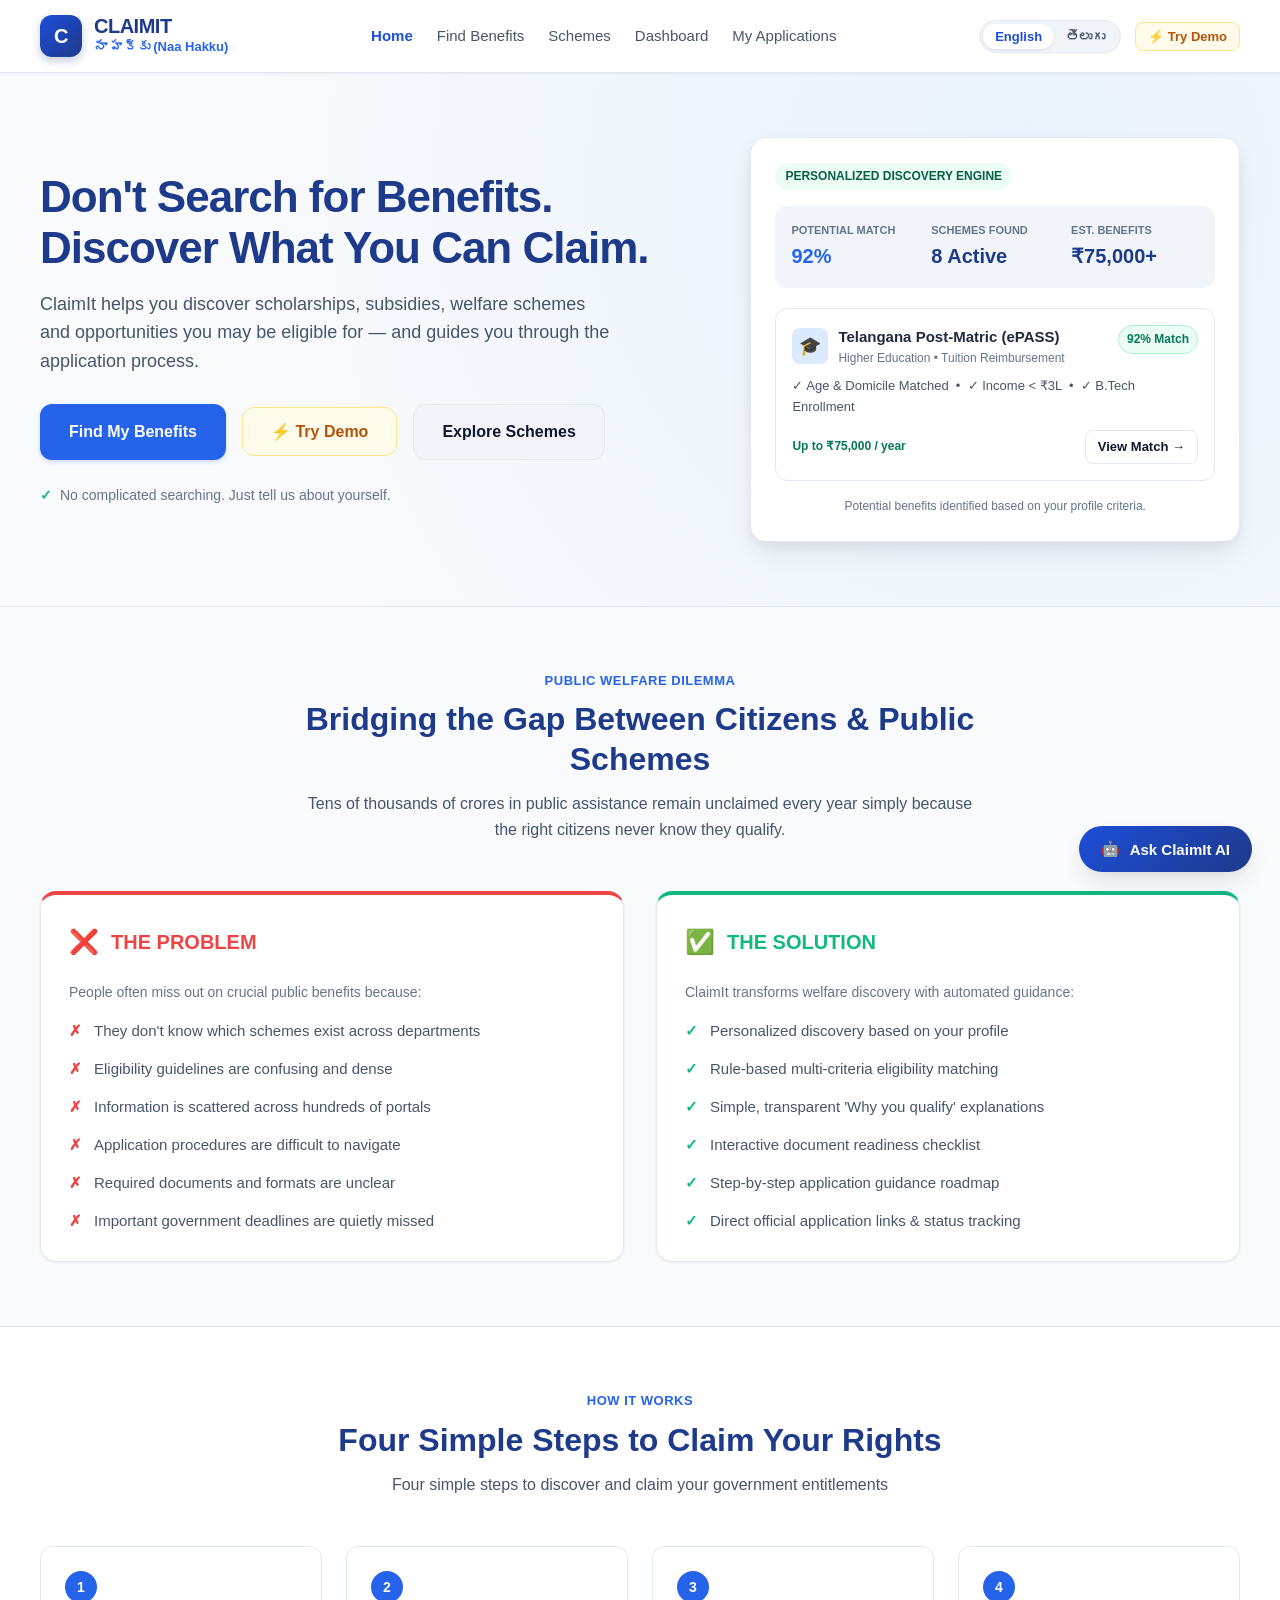
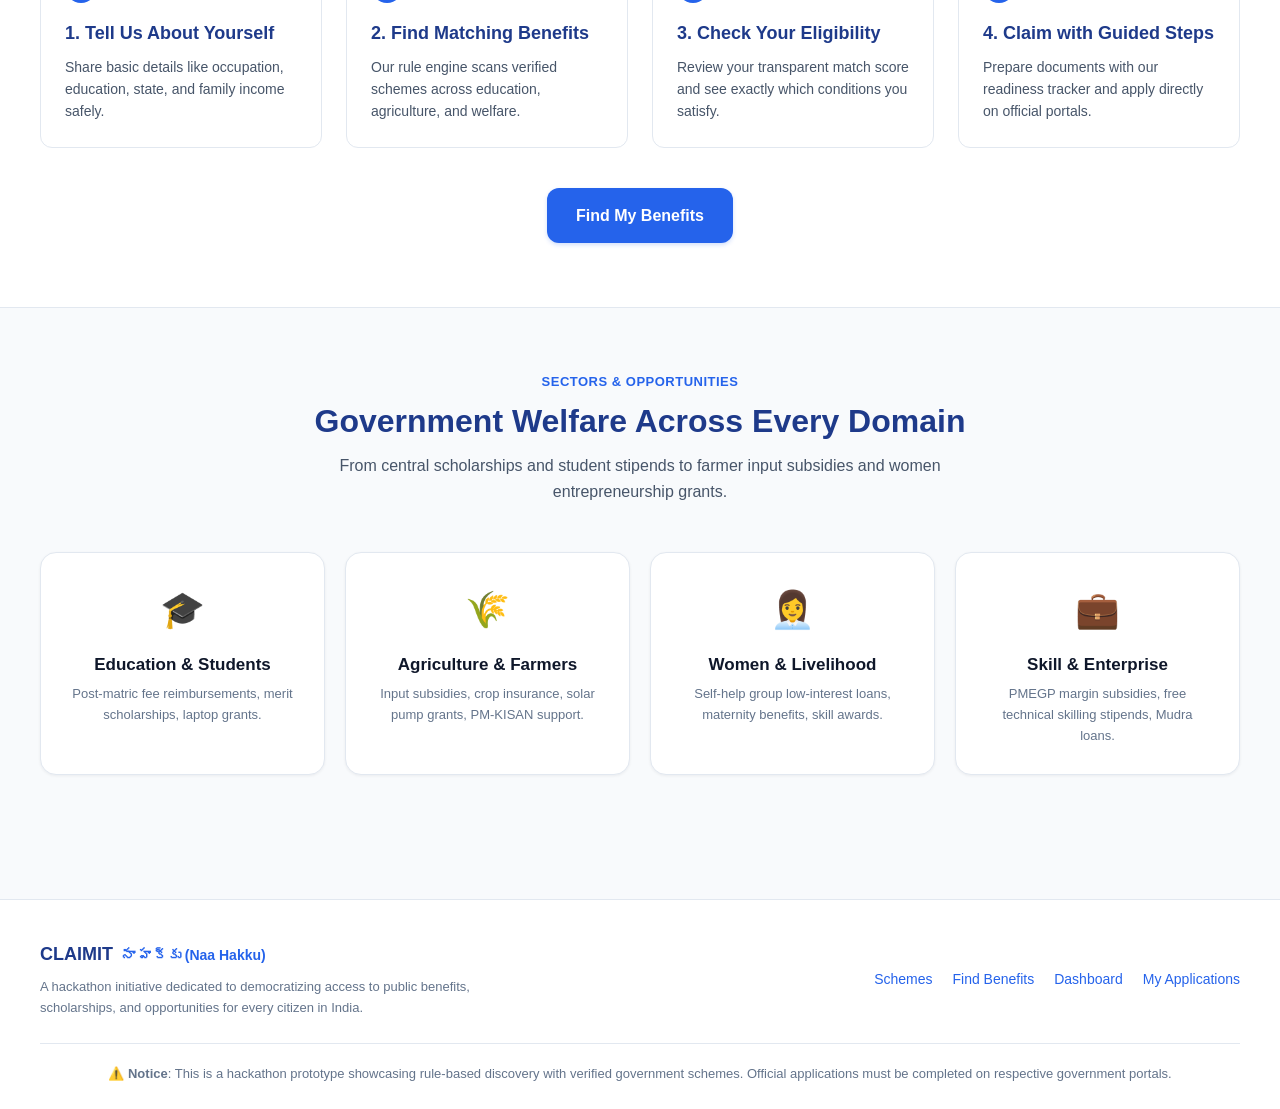
==== public/index.html @ f0a2bb02 "feat: initialize ClaimIt project structure Set up the project foundation, including React, Vite, Tai" ====
<!DOCTYPE html>
<html lang="en">
<head>
  <meta charset="UTF-8">
  <meta name="viewport" content="width=device-width, initial-scale=1.0">
  <title>CLAIMIT | నా హక్కు - Know What You Deserve, Claim What You're Eligible For</title>
  <meta name="description" content="Personalized government benefits, scholarships, subsidies and welfare schemes discovery platform with rule-based eligibility engine and Telugu language support.">
  <link rel="stylesheet" href="css/style.css">
</head>
<body>

  <!-- Top Navigation Bar -->
  <header class="navbar">
    <div class="container navbar-inner">
      <a href="index.html" class="brand-logo">
        <div class="logo-badge">C</div>
        <div class="logo-text">
          <h1 data-i18n="brand_name">CLAIMIT</h1>
          <span class="identity-telugu" data-i18n="brand_telugu_identity">నా హక్కు (Naa Hakku)</span>
        </div>
      </a>

      <nav>
        <ul class="nav-links">
          <li><a href="index.html" class="active" data-i18n="nav_home">Home</a></li>
          <li><a href="profile.html" data-i18n="nav_find_benefits">Find Benefits</a></li>
          <li><a href="schemes.html" data-i18n="nav_schemes">Schemes</a></li>
          <li><a href="dashboard.html" data-i18n="nav_dashboard">Dashboard</a></li>
          <li><a href="applications.html" data-i18n="nav_applications">My Applications</a></li>
        </ul>
      </nav>

      <div class="nav-actions">
        <!-- Language Switcher -->
        <div class="lang-toggle" role="group" aria-label="Language selection">
          <button class="lang-btn active" data-lang="en">English</button>
          <button class="lang-btn" data-lang="te">తెలుగు</button>
        </div>
        <button class="btn btn-demo btn-sm" data-action="try-demo" data-i18n="btn_try_demo">⚡ Try Demo</button>
      </div>
    </div>
  </header>

  <!-- Hero Section -->
  <section class="hero-section">
    <div class="container hero-grid">
      <div class="hero-content">
        <h1 data-i18n="hero_title">Don't Search for Benefits.<br>Discover What You Can Claim.</h1>
        <p class="subtitle" data-i18n="hero_subtitle">
          ClaimIt helps you discover scholarships, subsidies, welfare schemes and opportunities you may be eligible for — and guides you step-by-step through the application process.
        </p>

        <div class="hero-cta-group">
          <a href="profile.html" class="btn btn-primary btn-lg" data-i18n="btn_find_benefits">Find My Benefits</a>
          <button class="btn btn-demo btn-lg" data-action="try-demo" data-i18n="btn_try_demo">⚡ Try Demo</button>
          <a href="schemes.html" class="btn btn-secondary btn-lg" data-i18n="btn_explore_schemes">Explore Schemes</a>
        </div>

        <div class="hero-hint">
          <span style="color:#10b981; font-weight:bold;">✓</span>
          <span data-i18n="hero_hint">No complicated searching. Just tell us about yourself.</span>
        </div>
      </div>

      <!-- Live Personalized Engine Preview Card -->
      <div class="hero-preview">
        <div class="preview-card">
          <div class="preview-badge-top" data-i18n="preview_badge">Personalized Discovery Engine</div>
          
          <div class="preview-metric-row">
            <div class="metric-item">
              <div class="metric-label">Potential Match</div>
              <div class="metric-value highlight">92%</div>
            </div>
            <div class="metric-item">
              <div class="metric-label">Schemes Found</div>
              <div class="metric-value">8 Active</div>
            </div>
            <div class="metric-item">
              <div class="metric-label">Est. Benefits</div>
              <div class="metric-value">₹75,000+</div>
            </div>
          </div>

          <div class="sample-match-box">
            <div class="match-box-header">
              <div class="scheme-icon-title">
                <div class="scheme-icon-pill">🎓</div>
                <div>
                  <h4 style="font-size:15px; font-weight:700; color:#1e293b;">Telangana Post-Matric (ePASS)</h4>
                  <p style="font-size:12px; color:#64748b;">Higher Education • Tuition Reimbursement</p>
                </div>
              </div>
              <span class="match-score-badge">92% Match</span>
            </div>
            <p style="font-size:13px; color:#475569; margin:8px 0;">
              ✓ Age & Domicile Matched &nbsp;•&nbsp; ✓ Income &lt; ₹3L &nbsp;•&nbsp; ✓ B.Tech Enrollment
            </p>
            <div style="display:flex; justify-content:space-between; align-items:center; margin-top:12px;">
              <span style="font-size:12px; color:#047857; font-weight:700;">Up to ₹75,000 / year</span>
              <a href="scheme-details.html?id=1" class="btn btn-outline btn-sm">View Match &rarr;</a>
            </div>
          </div>

          <div class="disclaimer-note" data-i18n="preview_disclaimer">
            Potential benefits identified based on your profile criteria.
          </div>
        </div>
      </div>
    </div>
  </section>

  <!-- Problem & Solution Section -->
  <section class="section">
    <div class="container">
      <div class="section-header">
        <span class="section-tag">Public Welfare Dilemma</span>
        <h2>Bridging the Gap Between Citizens & Public Schemes</h2>
        <p>Tens of thousands of crores in public assistance remain unclaimed every year simply because the right citizens never know they qualify.</p>
      </div>

      <div class="prob-sol-grid">
        <!-- Problem Card -->
        <div class="card problem-card">
          <div class="card-title-row">
            <span style="font-size:24px;">❌</span>
            <h3 data-i18n="problem_title" style="color:var(--accent-rose);">THE PROBLEM</h3>
          </div>
          <p style="font-size:14px; color:#64748b; margin-bottom:16px;" data-i18n="problem_sub">
            People often miss out on crucial public benefits because:
          </p>
          <ul class="bullet-list">
            <li><span class="bullet-icon red">✗</span> <span data-i18n="prob_1">They don't know which schemes exist across departments</span></li>
            <li><span class="bullet-icon red">✗</span> <span data-i18n="prob_2">Eligibility guidelines are confusing and dense</span></li>
            <li><span class="bullet-icon red">✗</span> <span data-i18n="prob_3">Information is scattered across hundreds of portals</span></li>
            <li><span class="bullet-icon red">✗</span> <span data-i18n="prob_4">Application procedures are difficult to navigate</span></li>
            <li><span class="bullet-icon red">✗</span> <span data-i18n="prob_5">Required documents and formats are unclear</span></li>
            <li><span class="bullet-icon red">✗</span> <span data-i18n="prob_6">Important government deadlines are quietly missed</span></li>
          </ul>
        </div>

        <!-- Solution Card -->
        <div class="card solution-card">
          <div class="card-title-row">
            <span style="font-size:24px;">✅</span>
            <h3 data-i18n="solution_title" style="color:var(--accent-emerald);">THE SOLUTION</h3>
          </div>
          <p style="font-size:14px; color:#64748b; margin-bottom:16px;" data-i18n="solution_sub">
            ClaimIt transforms welfare discovery with automated guidance:
          </p>
          <ul class="bullet-list">
            <li><span class="bullet-icon green">✓</span> <span data-i18n="sol_1">Personalized discovery based on your profile</span></li>
            <li><span class="bullet-icon green">✓</span> <span data-i18n="sol_2">Rule-based multi-criteria eligibility matching</span></li>
            <li><span class="bullet-icon green">✓</span> <span data-i18n="sol_3">Simple, transparent 'Why you qualify' explanations</span></li>
            <li><span class="bullet-icon green">✓</span> <span data-i18n="sol_4">Interactive document readiness checklist</span></li>
            <li><span class="bullet-icon green">✓</span> <span data-i18n="sol_5">Step-by-step application guidance roadmap</span></li>
            <li><span class="bullet-icon green">✓</span> <span data-i18n="sol_6">Direct official application links & status tracking</span></li>
          </ul>
        </div>
      </div>
    </div>
  </section>

  <!-- How It Works Section -->
  <section class="section" style="background-color: #ffffff; border-top: 1px solid var(--border-color); border-bottom: 1px solid var(--border-color);">
    <div class="container">
      <div class="section-header">
        <span class="section-tag" data-i18n="how_title">How It Works</span>
        <h2>Four Simple Steps to Claim Your Rights</h2>
        <p data-i18n="how_sub">Four simple steps to discover and claim your government entitlements</p>
      </div>

      <div class="steps-grid">
        <div class="step-card">
          <div class="step-number">1</div>
          <h4 data-i18n="step_1_title">1. Tell Us About Yourself</h4>
          <p data-i18n="step_1_desc">Share basic details like occupation, education, state, and family income safely.</p>
        </div>

        <div class="step-card">
          <div class="step-number">2</div>
          <h4 data-i18n="step_2_title">2. Find Matching Benefits</h4>
          <p data-i18n="step_2_desc">Our rule engine scans verified schemes across education, agriculture, and welfare.</p>
        </div>

        <div class="step-card">
          <div class="step-number">3</div>
          <h4 data-i18n="step_3_title">3. Check Your Eligibility</h4>
          <p data-i18n="step_3_desc">Review your transparent match score and see exactly which conditions you satisfy.</p>
        </div>

        <div class="step-card">
          <div class="step-number">4</div>
          <h4 data-i18n="step_4_title">4. Claim with Guided Steps</h4>
          <p data-i18n="step_4_desc">Prepare documents with our readiness tracker and apply directly on official portals.</p>
        </div>
      </div>

      <div style="text-align:center; margin-top:40px;">
        <a href="profile.html" class="btn btn-primary btn-lg" data-i18n="btn_find_benefits">Find My Benefits Now &rarr;</a>
      </div>
    </div>
  </section>

  <!-- Scheme Categories Preview -->
  <section class="section">
    <div class="container">
      <div class="section-header">
        <span class="section-tag">Sectors & Opportunities</span>
        <h2>Government Welfare Across Every Domain</h2>
        <p>From central scholarships and student stipends to farmer input subsidies and women entrepreneurship grants.</p>
      </div>

      <div style="display:grid; grid-template-columns:repeat(auto-fit, minmax(240px, 1fr)); gap:20px;">
        <div class="card" style="text-align:center;">
          <div style="font-size:36px; margin-bottom:12px;">🎓</div>
          <h4 style="font-size:17px; font-weight:700; margin-bottom:6px;">Education & Students</h4>
          <p style="font-size:13px; color:var(--text-dim);">Post-matric fee reimbursements, merit scholarships, laptop grants.</p>
        </div>
        <div class="card" style="text-align:center;">
          <div style="font-size:36px; margin-bottom:12px;">🌾</div>
          <h4 style="font-size:17px; font-weight:700; margin-bottom:6px;">Agriculture & Farmers</h4>
          <p style="font-size:13px; color:var(--text-dim);">Input subsidies, crop insurance, solar pump grants, PM-KISAN support.</p>
        </div>
        <div class="card" style="text-align:center;">
          <div style="font-size:36px; margin-bottom:12px;">👩‍💼</div>
          <h4 style="font-size:17px; font-weight:700; margin-bottom:6px;">Women & Livelihood</h4>
          <p style="font-size:13px; color:var(--text-dim);">Self-help group low-interest loans, maternity benefits, skill awards.</p>
        </div>
        <div class="card" style="text-align:center;">
          <div style="font-size:36px; margin-bottom:12px;">💼</div>
          <h4 style="font-size:17px; font-weight:700; margin-bottom:6px;">Skill & Enterprise</h4>
          <p style="font-size:13px; color:var(--text-dim);">PMEGP margin subsidies, free technical skilling stipends, Mudra loans.</p>
        </div>
      </div>
    </div>
  </section>

  <!-- Footer -->
  <footer class="footer">
    <div class="container">
      <div class="footer-inner">
        <div>
          <div style="display:flex; align-items:center; gap:8px; margin-bottom:8px;">
            <span style="font-weight:800; font-size:18px; color:var(--primary-900);">CLAIMIT</span>
            <span style="font-weight:700; color:var(--primary-600); font-size:14px;">నా హక్కు (Naa Hakku)</span>
          </div>
          <p style="font-size:13px; color:var(--text-dim); max-width:480px;">
            A hackathon initiative dedicated to democratizing access to public benefits, scholarships, and opportunities for every citizen in India.
          </p>
        </div>
        <div style="display:flex; gap:20px; font-size:14px;">
          <a href="schemes.html" data-i18n="nav_schemes">Schemes</a>
          <a href="profile.html" data-i18n="nav_find_benefits">Find Benefits</a>
          <a href="dashboard.html" data-i18n="nav_dashboard">Dashboard</a>
          <a href="applications.html" data-i18n="nav_applications">My Applications</a>
        </div>
      </div>
      <div class="footer-copy">
        ⚠️ <strong>Notice</strong>: This is a hackathon prototype showcasing rule-based discovery with verified government schemes. Official applications must be completed on respective government portals.
      </div>
    </div>
  </footer>

  <!-- Scripts -->
  <script src="js/translations.js"></script>
  <script src="js/main.js"></script>
  <script src="js/ai-assistant.js"></script>
</body>
</html>
---- public/css/style.css ----
/* =======================================================
   CLAIMIT (నా హక్కు - Naa Hakku) Design System & Stylesheet
   Modern, trustworthy, public-service inspired UI
   ======================================================= */

:root {
  /* Color Palette */
  --primary-50: #eff6ff;
  --primary-100: #dbeafe;
  --primary-200: #bfdbfe;
  --primary-500: #3b82f6;
  --primary-600: #2563eb;
  --primary-700: #1d4ed8;
  --primary-800: #1e40af;
  --primary-900: #1e3a8a;

  --accent-emerald: #10b981;
  --accent-emerald-light: #ecfdf5;
  --accent-amber: #f59e0b;
  --accent-amber-light: #fffbeb;
  --accent-rose: #ef4444;
  --accent-rose-light: #fef2f2;
  --accent-purple: #8b5cf6;

  /* Neutral Tones */
  --surface-bg: #f8fafc;
  --surface-card: #ffffff;
  --surface-subtle: #f1f5f9;
  --border-color: #e2e8f0;
  --border-focus: #93c5fd;
  
  --text-main: #0f172a;
  --text-muted: #475569;
  --text-dim: #64748b;
  --text-white: #ffffff;

  /* Typography & Layout */
  --font-sans: 'Inter', -apple-system, BlinkMacSystemFont, 'Segoe UI', Roboto, Helvetica, Arial, sans-serif;
  --font-telugu: 'Mandali', 'Tenali Ramakrishna', 'Gautami', var(--font-sans);
  --radius-sm: 8px;
  --radius-md: 12px;
  --radius-lg: 16px;
  --radius-full: 9999px;

  --shadow-sm: 0 1px 3px rgba(15, 23, 42, 0.06);
  --shadow-md: 0 4px 12px -2px rgba(15, 23, 42, 0.08), 0 2px 6px -1px rgba(15, 23, 42, 0.04);
  --shadow-lg: 0 12px 24px -4px rgba(15, 23, 42, 0.1), 0 4px 12px -2px rgba(15, 23, 42, 0.05);

  --max-width: 1240px;
  --transition: all 0.2s ease-in-out;
}

/* Reset & Global */
*, *::before, *::after {
  box-sizing: border-box;
  margin: 0;
  padding: 0;
}

body {
  font-family: var(--font-sans);
  background-color: var(--surface-bg);
  color: var(--text-main);
  line-height: 1.6;
  -webkit-font-smoothing: antialiased;
}

a {
  color: var(--primary-600);
  text-decoration: none;
  transition: var(--transition);
}

a:hover {
  color: var(--primary-700);
}

/* Container */
.container {
  width: 100%;
  max-width: var(--max-width);
  margin-left: auto;
  margin-right: auto;
  padding-left: 20px;
  padding-right: 20px;
}

/* Navbar */
.navbar {
  background-color: #ffffff;
  border-bottom: 1px solid var(--border-color);
  position: sticky;
  top: 0;
  z-index: 1000;
  box-shadow: var(--shadow-sm);
}

.navbar-inner {
  display: flex;
  align-items: center;
  justify-content: space-between;
  height: 72px;
}

.brand-logo {
  display: flex;
  align-items: center;
  gap: 12px;
  text-decoration: none;
}

.logo-badge {
  background: linear-gradient(135deg, var(--primary-700), var(--primary-900));
  color: #fff;
  width: 42px;
  height: 42px;
  border-radius: var(--radius-md);
  display: flex;
  align-items: center;
  justify-content: center;
  font-size: 20px;
  font-weight: 800;
  letter-spacing: -0.5px;
  box-shadow: 0 4px 10px rgba(30, 58, 138, 0.25);
}

.logo-text h1 {
  font-size: 20px;
  font-weight: 800;
  color: var(--primary-900);
  letter-spacing: -0.5px;
  line-height: 1.1;
}

.logo-text .identity-telugu {
  font-size: 13px;
  font-weight: 600;
  color: var(--primary-600);
  display: block;
}

.nav-links {
  display: flex;
  align-items: center;
  gap: 24px;
  list-style: none;
}

.nav-links a {
  font-size: 15px;
  font-weight: 500;
  color: var(--text-muted);
}

.nav-links a:hover, .nav-links a.active {
  color: var(--primary-700);
  font-weight: 600;
}

.nav-actions {
  display: flex;
  align-items: center;
  gap: 14px;
}

/* Language Toggle */
.lang-toggle {
  display: flex;
  background-color: var(--surface-subtle);
  border: 1px solid var(--border-color);
  border-radius: var(--radius-full);
  padding: 3px;
}

.lang-btn {
  background: transparent;
  border: none;
  padding: 5px 12px;
  border-radius: var(--radius-full);
  font-size: 13px;
  font-weight: 600;
  color: var(--text-muted);
  cursor: pointer;
  transition: var(--transition);
}

.lang-btn.active {
  background-color: #ffffff;
  color: var(--primary-700);
  box-shadow: 0 1px 3px rgba(0,0,0,0.1);
}

/* Buttons */
.btn {
  display: inline-flex;
  align-items: center;
  justify-content: center;
  gap: 8px;
  padding: 10px 20px;
  border-radius: var(--radius-sm);
  font-size: 14px;
  font-weight: 600;
  cursor: pointer;
  border: 1px solid transparent;
  transition: var(--transition);
  text-decoration: none;
  white-space: nowrap;
}

.btn-primary {
  background-color: var(--primary-600);
  color: #ffffff;
  box-shadow: 0 2px 4px rgba(37, 99, 235, 0.2);
}

.btn-primary:hover {
  background-color: var(--primary-700);
  color: #ffffff;
}

.btn-secondary {
  background-color: var(--surface-subtle);
  color: var(--text-main);
  border-color: var(--border-color);
}

.btn-secondary:hover {
  background-color: #e2e8f0;
}

.btn-demo {
  background-color: var(--accent-amber-light);
  color: #b45309;
  border: 1px solid #fde68a;
}

.btn-demo:hover {
  background-color: #fef3c7;
  color: #92400e;
}

.btn-sm {
  padding: 6px 12px;
  font-size: 13px;
}

.btn-lg {
  padding: 14px 28px;
  font-size: 16px;
  border-radius: var(--radius-md);
}

.btn-outline {
  background: transparent;
  border-color: var(--border-color);
  color: var(--text-main);
}

.btn-outline:hover {
  border-color: var(--primary-600);
  color: var(--primary-600);
  background-color: var(--primary-50);
}

/* Hero Section */
.hero-section {
  padding: 64px 0;
  background: radial-gradient(circle at 80% 20%, rgba(219, 234, 254, 0.5) 0%, rgba(248, 250, 252, 1) 70%);
  border-bottom: 1px solid var(--border-color);
}

.hero-grid {
  display: grid;
  grid-template-columns: 1.15fr 0.85fr;
  gap: 48px;
  align-items: center;
}

.hero-content h1 {
  font-size: 44px;
  line-height: 1.15;
  font-weight: 800;
  color: var(--primary-900);
  letter-spacing: -1px;
  margin-bottom: 16px;
}

.hero-content p.subtitle {
  font-size: 18px;
  color: var(--text-muted);
  line-height: 1.6;
  margin-bottom: 28px;
  max-width: 580px;
}

.hero-cta-group {
  display: flex;
  align-items: center;
  gap: 16px;
  margin-bottom: 24px;
  flex-wrap: wrap;
}

.hero-hint {
  display: flex;
  align-items: center;
  gap: 8px;
  font-size: 14px;
  color: var(--text-dim);
}

/* Hero Preview Card */
.preview-card {
  background: #ffffff;
  border-radius: var(--radius-lg);
  border: 1px solid var(--border-color);
  box-shadow: var(--shadow-lg);
  padding: 24px;
  position: relative;
}

.preview-badge-top {
  display: inline-flex;
  align-items: center;
  gap: 6px;
  background: var(--accent-emerald-light);
  color: #065f46;
  padding: 4px 10px;
  border-radius: var(--radius-full);
  font-size: 12px;
  font-weight: 700;
  text-transform: uppercase;
  margin-bottom: 16px;
}

.preview-metric-row {
  display: grid;
  grid-template-columns: repeat(3, 1fr);
  gap: 12px;
  margin-bottom: 20px;
  background: var(--surface-subtle);
  padding: 16px;
  border-radius: var(--radius-md);
}

.metric-item .metric-label {
  font-size: 11px;
  text-transform: uppercase;
  color: var(--text-dim);
  font-weight: 600;
}

.metric-item .metric-value {
  font-size: 20px;
  font-weight: 800;
  color: var(--primary-900);
}

.metric-item .metric-value.highlight {
  color: var(--primary-600);
}

.sample-match-box {
  border: 1px solid var(--border-color);
  border-radius: var(--radius-md);
  padding: 16px;
  margin-bottom: 16px;
  background: #ffffff;
}

.match-box-header {
  display: flex;
  justify-content: space-between;
  align-items: flex-start;
  margin-bottom: 8px;
}

.scheme-icon-title {
  display: flex;
  align-items: center;
  gap: 10px;
}

.scheme-icon-pill {
  width: 36px;
  height: 36px;
  border-radius: var(--radius-sm);
  background: var(--primary-100);
  color: var(--primary-700);
  display: flex;
  align-items: center;
  justify-content: center;
  font-size: 18px;
}

.match-score-badge {
  background: #ecfdf5;
  color: #047857;
  font-size: 12px;
  font-weight: 700;
  padding: 4px 8px;
  border-radius: var(--radius-full);
  border: 1px solid #a7f3d0;
}

.disclaimer-note {
  font-size: 12px;
  color: var(--text-dim);
  text-align: center;
}

/* Sections */
.section {
  padding: 64px 0;
}

.section-header {
  text-align: center;
  max-width: 680px;
  margin: 0 auto 48px auto;
}

.section-header .section-tag {
  font-size: 13px;
  font-weight: 700;
  text-transform: uppercase;
  letter-spacing: 0.5px;
  color: var(--primary-600);
  margin-bottom: 8px;
  display: block;
}

.section-header h2 {
  font-size: 32px;
  font-weight: 800;
  color: var(--primary-900);
  line-height: 1.25;
  margin-bottom: 12px;
}

.section-header p {
  font-size: 16px;
  color: var(--text-muted);
}

/* Problem / Solution Grid */
.prob-sol-grid {
  display: grid;
  grid-template-columns: 1fr 1fr;
  gap: 32px;
}

.card {
  background: #ffffff;
  border: 1px solid var(--border-color);
  border-radius: var(--radius-lg);
  padding: 28px;
  box-shadow: var(--shadow-sm);
}

.problem-card {
  border-top: 4px solid var(--accent-rose);
}

.solution-card {
  border-top: 4px solid var(--accent-emerald);
}

.card-title-row {
  display: flex;
  align-items: center;
  gap: 12px;
  margin-bottom: 20px;
}

.card-title-row h3 {
  font-size: 20px;
  font-weight: 700;
}

.bullet-list {
  list-style: none;
  display: flex;
  flex-direction: column;
  gap: 14px;
}

.bullet-list li {
  display: flex;
  align-items: flex-start;
  gap: 12px;
  font-size: 15px;
  color: var(--text-muted);
}

.bullet-icon.red {
  color: var(--accent-rose);
  font-weight: bold;
}

.bullet-icon.green {
  color: var(--accent-emerald);
  font-weight: bold;
}

/* How it Works 4 Steps */
.steps-grid {
  display: grid;
  grid-template-columns: repeat(4, 1fr);
  gap: 24px;
}

.step-card {
  background: #ffffff;
  border: 1px solid var(--border-color);
  border-radius: var(--radius-md);
  padding: 24px;
  position: relative;
  transition: var(--transition);
}

.step-card:hover {
  transform: translateY(-4px);
  box-shadow: var(--shadow-md);
}

.step-number {
  width: 32px;
  height: 32px;
  border-radius: var(--radius-full);
  background: var(--primary-600);
  color: #ffffff;
  display: flex;
  align-items: center;
  justify-content: center;
  font-weight: 700;
  font-size: 14px;
  margin-bottom: 16px;
}

.step-card h4 {
  font-size: 18px;
  font-weight: 700;
  color: var(--primary-900);
  margin-bottom: 8px;
}

.step-card p {
  font-size: 14px;
  color: var(--text-muted);
}

/* Schemes Catalog Grid */
.schemes-filter-bar {
  background: #ffffff;
  border: 1px solid var(--border-color);
  border-radius: var(--radius-md);
  padding: 16px;
  margin-bottom: 28px;
  display: flex;
  flex-wrap: wrap;
  gap: 16px;
  align-items: center;
  justify-content: space-between;
}

.filter-group {
  display: flex;
  align-items: center;
  gap: 10px;
  flex-wrap: wrap;
}

.filter-select, .filter-input {
  padding: 8px 14px;
  border-radius: var(--radius-sm);
  border: 1px solid var(--border-color);
  background: #ffffff;
  font-size: 14px;
  color: var(--text-main);
  outline: none;
}

.filter-select:focus, .filter-input:focus {
  border-color: var(--primary-600);
  box-shadow: 0 0 0 3px rgba(37, 99, 235, 0.1);
}

.schemes-grid {
  display: grid;
  grid-template-columns: repeat(auto-fill, minmax(360px, 1fr));
  gap: 24px;
}

.scheme-card {
  background: #ffffff;
  border: 1px solid var(--border-color);
  border-radius: var(--radius-lg);
  padding: 24px;
  display: flex;
  flex-direction: column;
  justify-content: space-between;
  box-shadow: var(--shadow-sm);
  transition: var(--transition);
}

.scheme-card:hover {
  transform: translateY(-3px);
  box-shadow: var(--shadow-md);
  border-color: var(--border-focus);
}

.scheme-card-header {
  display: flex;
  justify-content: space-between;
  align-items: flex-start;
  margin-bottom: 12px;
  gap: 12px;
}

.category-tag {
  font-size: 12px;
  font-weight: 600;
  padding: 4px 10px;
  border-radius: var(--radius-full);
  background: var(--primary-50);
  color: var(--primary-700);
  display: inline-block;
}

.scheme-card h3 {
  font-size: 18px;
  font-weight: 700;
  color: var(--primary-900);
  margin-bottom: 8px;
  line-height: 1.35;
}

.scheme-card p.desc {
  font-size: 14px;
  color: var(--text-muted);
  margin-bottom: 16px;
  line-height: 1.5;
  display: -webkit-box;
  -webkit-line-clamp: 3;
  -webkit-box-orient: vertical;
  overflow: hidden;
}

.scheme-meta-box {
  background: var(--surface-subtle);
  border-radius: var(--radius-sm);
  padding: 12px;
  margin-bottom: 16px;
}

.meta-row {
  display: flex;
  justify-content: space-between;
  font-size: 13px;
  margin-bottom: 4px;
}

.meta-row:last-child {
  margin-bottom: 0;
}

.meta-label {
  color: var(--text-dim);
}

.meta-val {
  font-weight: 600;
  color: var(--text-main);
}

.meta-val.green {
  color: #047857;
  font-weight: 700;
}

/* Forms */
.form-card {
  background: #ffffff;
  border: 1px solid var(--border-color);
  border-radius: var(--radius-lg);
  padding: 36px;
  box-shadow: var(--shadow-md);
  max-width: 860px;
  margin: 0 auto;
}

.form-grid {
  display: grid;
  grid-template-columns: 1fr 1fr;
  gap: 20px;
}

.form-group {
  display: flex;
  flex-direction: column;
  gap: 6px;
}

.form-group.full {
  grid-column: span 2;
}

.form-label {
  font-size: 14px;
  font-weight: 600;
  color: var(--text-main);
}

.form-control {
  padding: 10px 14px;
  border: 1px solid var(--border-color);
  border-radius: var(--radius-sm);
  font-size: 15px;
  color: var(--text-main);
  background: #ffffff;
  outline: none;
  font-family: inherit;
}

.form-control:focus {
  border-color: var(--primary-600);
  box-shadow: 0 0 0 3px rgba(37, 99, 235, 0.1);
}

.helper-text {
  font-size: 12px;
  color: var(--text-dim);
}

/* Document Readiness Progress Bar */
.readiness-meter {
  background: #ffffff;
  border: 1px solid var(--border-color);
  border-radius: var(--radius-md);
  padding: 20px;
  margin-bottom: 24px;
}

.meter-header {
  display: flex;
  justify-content: space-between;
  align-items: center;
  margin-bottom: 8px;
}

.meter-title {
  font-weight: 700;
  color: var(--primary-900);
  font-size: 16px;
}

.meter-score {
  font-weight: 800;
  color: var(--primary-700);
  font-size: 16px;
}

.progress-track {
  width: 100%;
  height: 10px;
  background: #e2e8f0;
  border-radius: var(--radius-full);
  overflow: hidden;
  margin-bottom: 8px;
}

.progress-fill {
  height: 100%;
  background: linear-gradient(90deg, var(--primary-600), var(--accent-emerald));
  border-radius: var(--radius-full);
  transition: width 0.4s ease;
}

/* Timeline application steps */
.timeline {
  display: flex;
  flex-direction: column;
  gap: 20px;
  position: relative;
  padding-left: 28px;
}

.timeline::before {
  content: '';
  position: absolute;
  left: 11px;
  top: 10px;
  bottom: 10px;
  width: 2px;
  background: var(--border-color);
}

.timeline-step {
  position: relative;
}

.timeline-dot {
  position: absolute;
  left: -28px;
  top: 4px;
  width: 24px;
  height: 24px;
  border-radius: var(--radius-full);
  background: var(--primary-600);
  color: #fff;
  display: flex;
  align-items: center;
  justify-content: center;
  font-size: 12px;
  font-weight: 700;
}

.timeline-content {
  background: #ffffff;
  border: 1px solid var(--border-color);
  border-radius: var(--radius-md);
  padding: 16px;
}

.timeline-content h4 {
  font-size: 16px;
  font-weight: 700;
  color: var(--primary-900);
  margin-bottom: 4px;
}

.timeline-content p {
  font-size: 14px;
  color: var(--text-muted);
}

/* Document Checklist */
.checklist {
  list-style: none;
  display: flex;
  flex-direction: column;
  gap: 12px;
}

.check-item {
  display: flex;
  align-items: center;
  justify-content: space-between;
  padding: 12px 16px;
  border: 1px solid var(--border-color);
  border-radius: var(--radius-sm);
  background: #ffffff;
  cursor: pointer;
  transition: var(--transition);
}

.check-item:hover {
  background: var(--surface-subtle);
}

.check-item.ready {
  border-color: #a7f3d0;
  background: #f0fdf4;
}

.check-left {
  display: flex;
  align-items: center;
  gap: 12px;
}

.check-box {
  width: 20px;
  height: 20px;
  border-radius: 4px;
  border: 2px solid #94a3b8;
  display: flex;
  align-items: center;
  justify-content: center;
  font-size: 12px;
  font-weight: bold;
}

.check-item.ready .check-box {
  background: #10b981;
  border-color: #10b981;
  color: #ffffff;
}

/* Badges */
.badge {
  display: inline-flex;
  align-items: center;
  padding: 4px 8px;
  border-radius: var(--radius-full);
  font-size: 12px;
  font-weight: 600;
}

.badge-interested {
  background: #eff6ff;
  color: #1d4ed8;
  border: 1px solid #bfdbfe;
}

.badge-started {
  background: #fef3c7;
  color: #92400e;
  border: 1px solid #fde68a;
}

.badge-submitted {
  background: #f3e8ff;
  color: #6b21a8;
  border: 1px solid #d8b4fe;
}

.badge-approved {
  background: #ecfdf5;
  color: #065f46;
  border: 1px solid #a7f3d0;
}

.badge-rejected {
  background: #fef2f2;
  color: #991b1b;
  border: 1px solid #fecaca;
}

/* Dashboard Summary Cards */
.dash-metric-grid {
  display: grid;
  grid-template-columns: repeat(4, 1fr);
  gap: 20px;
  margin-bottom: 32px;
}

.dash-card {
  background: #ffffff;
  border: 1px solid var(--border-color);
  border-radius: var(--radius-md);
  padding: 20px;
  box-shadow: var(--shadow-sm);
}

.dash-card .card-title {
  font-size: 13px;
  font-weight: 600;
  text-transform: uppercase;
  color: var(--text-dim);
  margin-bottom: 6px;
}

.dash-card .card-num {
  font-size: 28px;
  font-weight: 800;
  color: var(--primary-900);
}

/* AI Assistant Drawer / Modal */
.ai-trigger-btn {
  position: fixed;
  bottom: 28px;
  right: 28px;
  background: linear-gradient(135deg, var(--primary-700), var(--primary-900));
  color: #ffffff;
  padding: 14px 22px;
  border-radius: var(--radius-full);
  box-shadow: var(--shadow-lg);
  display: flex;
  align-items: center;
  gap: 10px;
  cursor: pointer;
  z-index: 999;
  border: none;
  font-weight: 700;
  font-size: 15px;
  transition: var(--transition);
}

.ai-trigger-btn:hover {
  transform: scale(1.04);
}

.ai-modal-overlay {
  position: fixed;
  inset: 0;
  background: rgba(15, 23, 42, 0.4);
  backdrop-filter: blur(4px);
  z-index: 2000;
  display: none;
  align-items: center;
  justify-content: center;
}

.ai-modal-overlay.open {
  display: flex;
}

.ai-chat-box {
  background: #ffffff;
  width: 90%;
  max-width: 540px;
  height: 600px;
  border-radius: var(--radius-lg);
  box-shadow: var(--shadow-lg);
  display: flex;
  flex-direction: column;
  overflow: hidden;
}

.ai-chat-header {
  padding: 16px 20px;
  background: var(--primary-900);
  color: #ffffff;
  display: flex;
  justify-content: space-between;
  align-items: center;
}

.ai-chat-messages {
  flex: 1;
  padding: 20px;
  overflow-y: auto;
  display: flex;
  flex-direction: column;
  gap: 14px;
  background: var(--surface-bg);
}

.chat-bubble {
  max-width: 85%;
  padding: 12px 16px;
  border-radius: var(--radius-md);
  font-size: 14px;
  line-height: 1.5;
}

.chat-bubble.assistant {
  background: #ffffff;
  border: 1px solid var(--border-color);
  color: var(--text-main);
  align-self: flex-start;
  box-shadow: var(--shadow-sm);
}

.chat-bubble.user {
  background: var(--primary-600);
  color: #ffffff;
  align-self: flex-end;
}

.ai-chips-row {
  display: flex;
  gap: 8px;
  flex-wrap: wrap;
  padding: 10px 16px;
  background: #ffffff;
  border-top: 1px solid var(--border-color);
}

.ai-chip {
  background: var(--surface-subtle);
  border: 1px solid var(--border-color);
  border-radius: var(--radius-full);
  padding: 4px 10px;
  font-size: 12px;
  cursor: pointer;
  color: var(--text-muted);
  transition: var(--transition);
}

.ai-chip:hover {
  background: var(--primary-50);
  color: var(--primary-700);
  border-color: var(--primary-200);
}

.ai-chat-input-row {
  display: flex;
  padding: 12px 16px;
  background: #ffffff;
  border-top: 1px solid var(--border-color);
  gap: 10px;
}

.ai-chat-input {
  flex: 1;
  padding: 10px 14px;
  border: 1px solid var(--border-color);
  border-radius: var(--radius-sm);
  outline: none;
}

/* Footer */
.footer {
  background: #ffffff;
  border-top: 1px solid var(--border-color);
  padding: 40px 0 24px 0;
  margin-top: 60px;
}

.footer-inner {
  display: flex;
  justify-content: space-between;
  align-items: center;
  flex-wrap: wrap;
  gap: 20px;
  padding-bottom: 24px;
  border-bottom: 1px solid var(--border-color);
}

.footer-copy {
  text-align: center;
  font-size: 13px;
  color: var(--text-dim);
  margin-top: 20px;
}

/* Responsive Media Queries */
@media (max-width: 960px) {
  .hero-grid {
    grid-template-columns: 1fr;
  }
  .prob-sol-grid {
    grid-template-columns: 1fr;
  }
  .steps-grid {
    grid-template-columns: 1fr 1fr;
  }
  .dash-metric-grid {
    grid-template-columns: 1fr 1fr;
  }
  .form-grid {
    grid-template-columns: 1fr;
  }
  .form-group.full {
    grid-column: span 1;
  }
}

@media (max-width: 640px) {
  .steps-grid {
    grid-template-columns: 1fr;
  }
  .dash-metric-grid {
    grid-template-columns: 1fr;
  }
  .hero-content h1 {
    font-size: 32px;
  }
  .nav-links {
    display: none; /* Mobile menu handles toggle */
  }
}
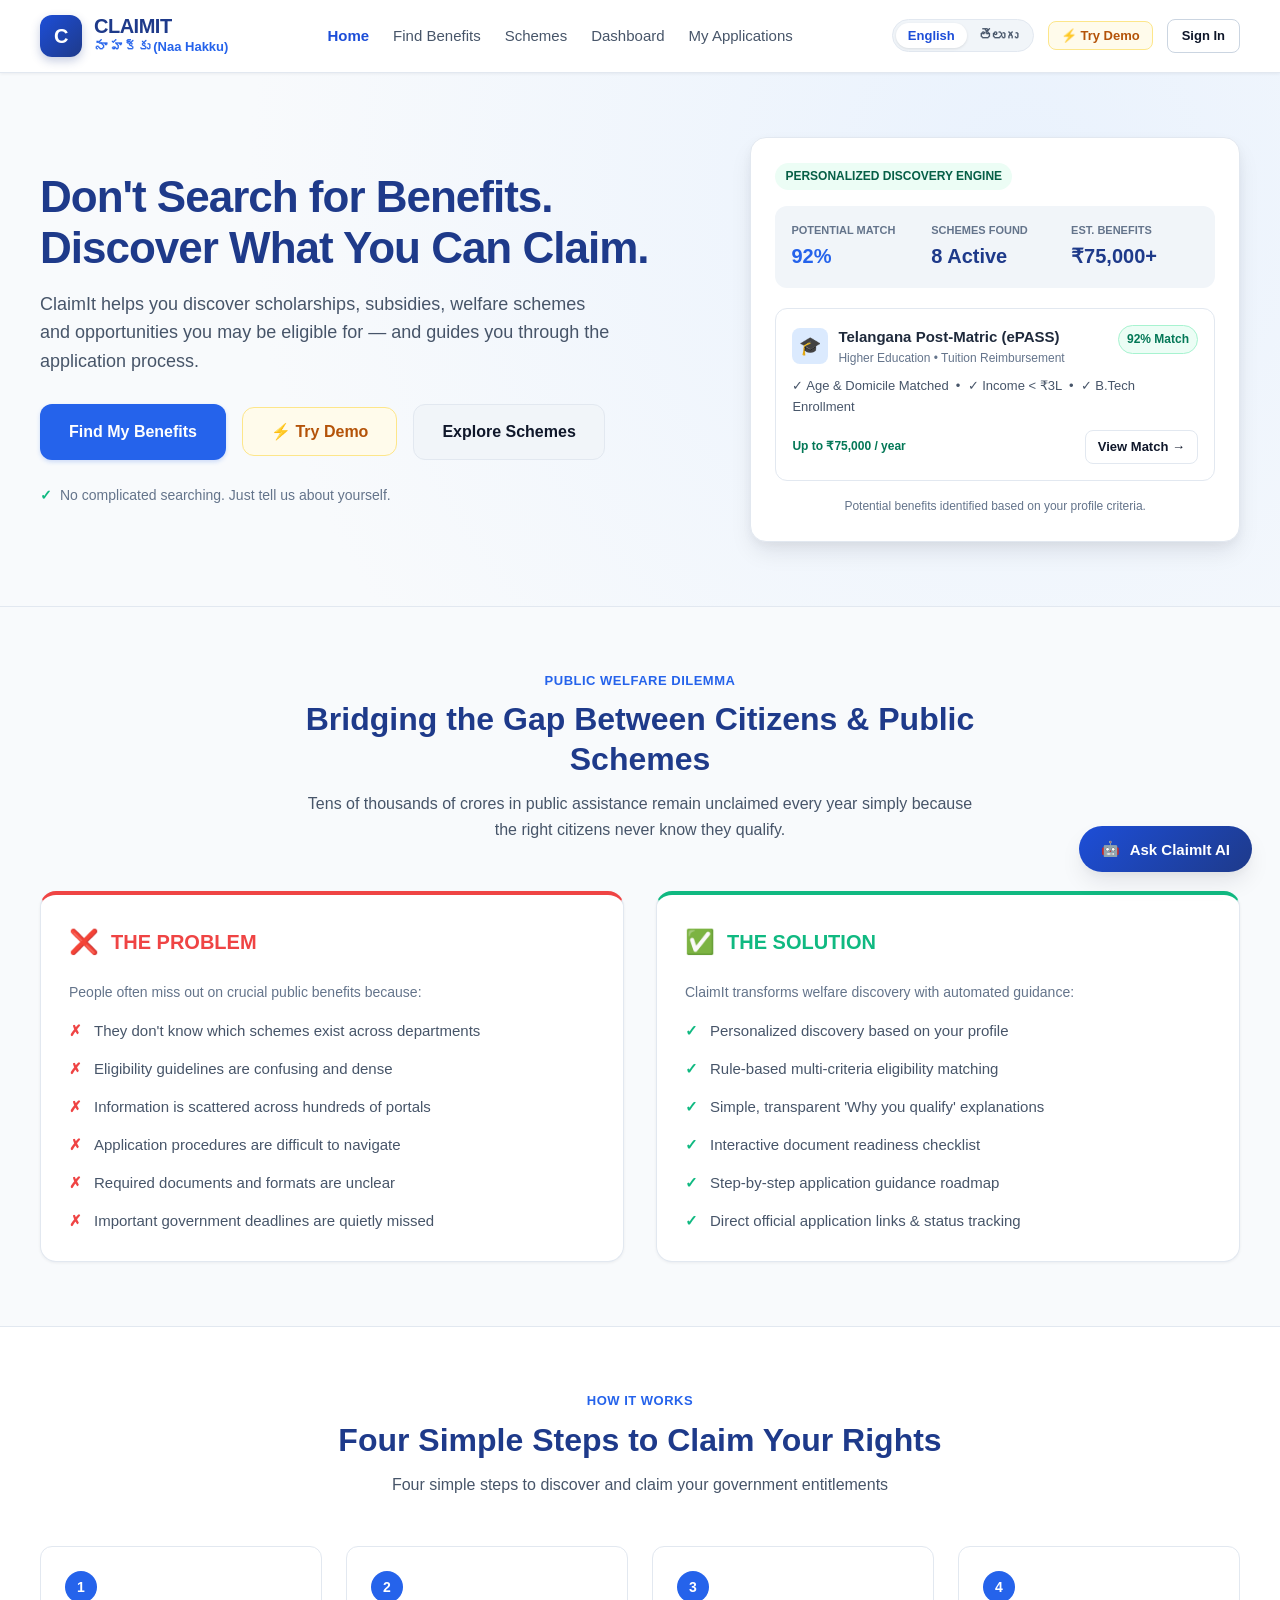
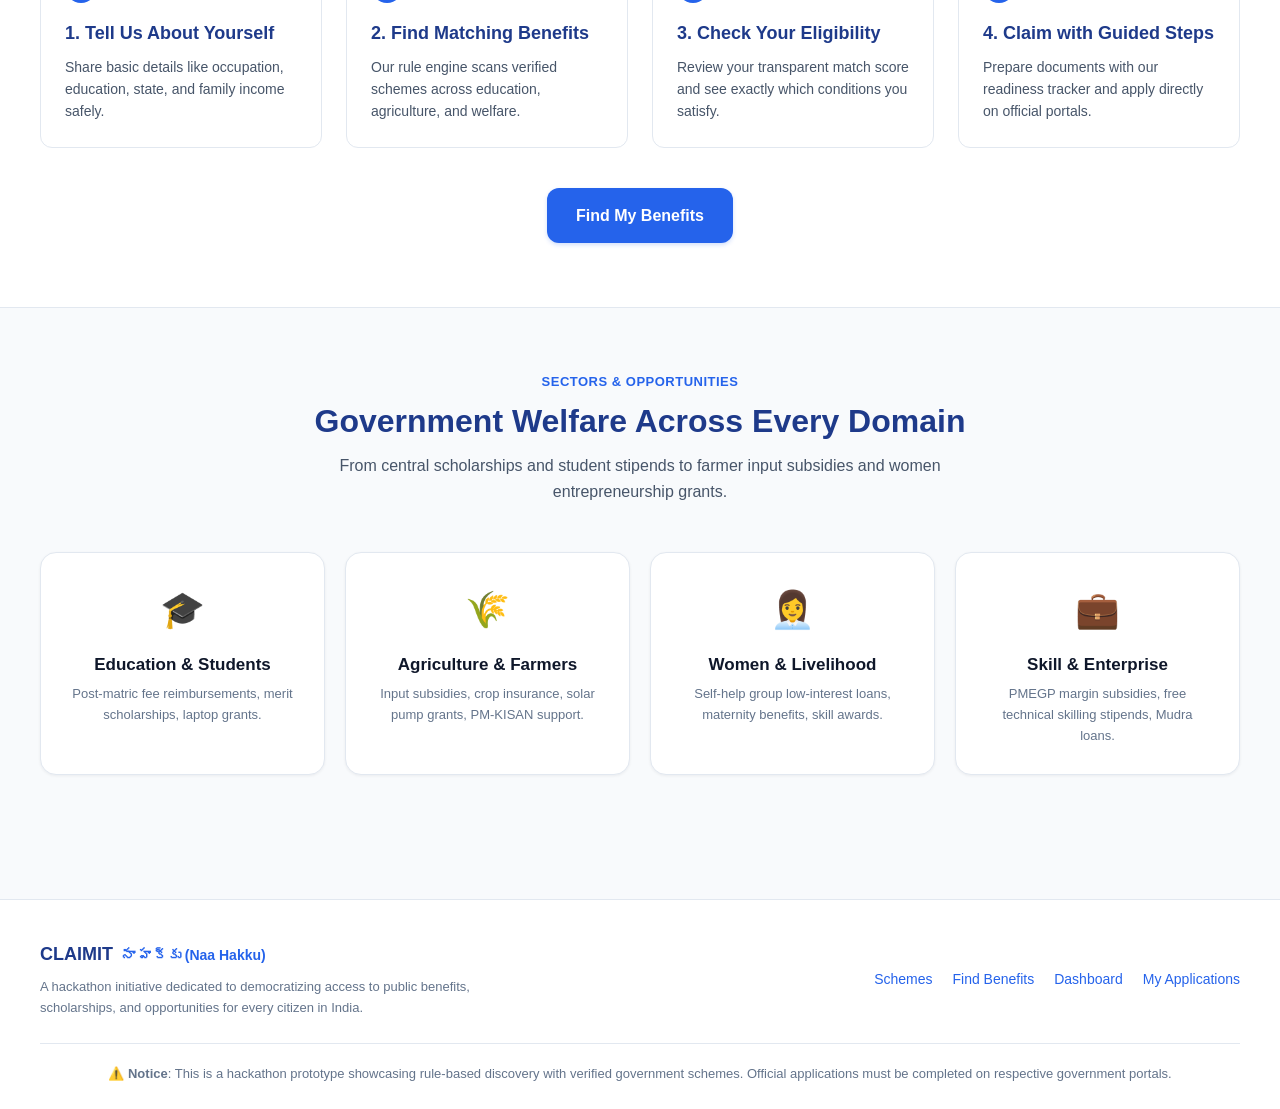
==== commit 69b57052: "feat: implement user authentication flow Add login and registration functionality with API integrati" ====
--- a/public/index.html
+++ b/public/index.html
@@ -37,6 +37,9 @@
           <button class="lang-btn" data-lang="te">తెలుగు</button>
         </div>
         <button class="btn btn-demo btn-sm" data-action="try-demo" data-i18n="btn_try_demo">⚡ Try Demo</button>
+        <div class="nav-auth-container">
+          <a href="login.html" class="btn btn-outline btn-sm" data-i18n="nav_login" style="font-weight:600; padding:6px 14px; border-color:#cbd5e1; color:var(--text-main); text-decoration:none;">Sign In</a>
+        </div>
       </div>
     </div>
   </header>
